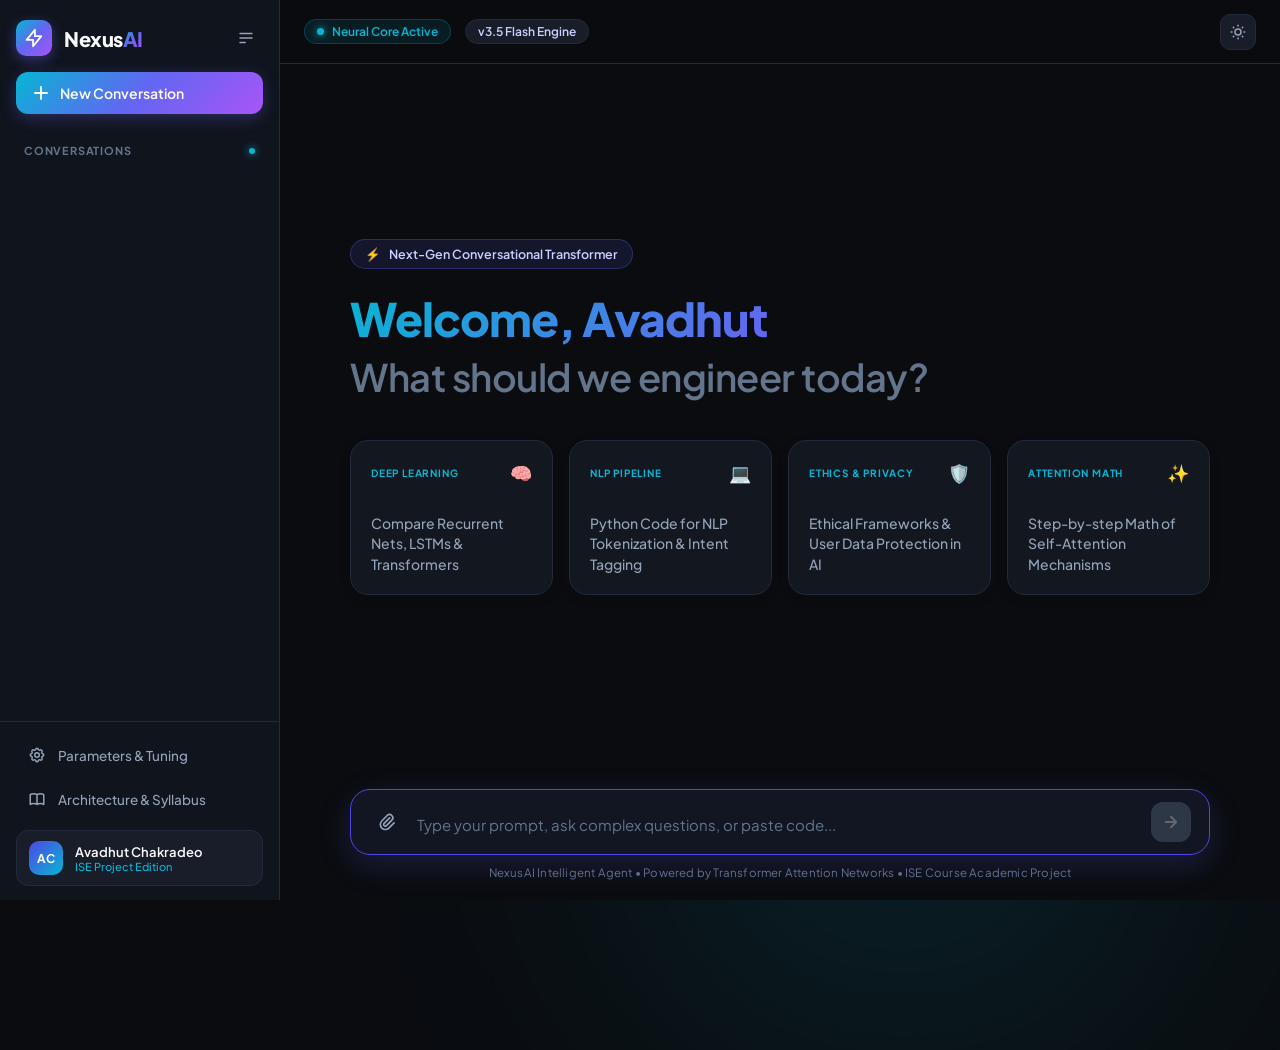
==== templates/index.html @ 73dc9b7a "feat: initial commit for NexusAI - Conversational Intelligence Platform" ====
<!DOCTYPE html>
<html lang="en">
<head>
  <meta charset="UTF-8">
  <meta name="viewport" content="width=device-width, initial-scale=1.0">
  <title>NexusAI - Conversational Intelligence Platform</title>
  <!-- Cyber-Futuristic Favicon -->
  <link rel="icon" type="image/svg+xml" href="data:image/svg+xml,<svg xmlns='http://www.w3.org/2000/svg' viewBox='0 0 24 24'><path fill='%236366f1' d='M12 2L2 7l10 5 10-5-10-5zM2 17l10 5 10-5M2 12l10 5 10-5'/></svg>">
  <link rel="preconnect" href="https://fonts.googleapis.com">
  <link rel="preconnect" href="https://fonts.gstatic.com" crossorigin>
  <link href="https://fonts.googleapis.com/css2?family=Plus+Jakarta+Sans:wght@400;500;600;700;800&family=JetBrains+Mono:wght@400;500;600&display=swap" rel="stylesheet">
  <!-- Marked.js for Markdown -->
  <script src="https://cdn.jsdelivr.net/npm/marked/marked.min.js"></script>
  <!-- Highlight.js for Syntax Highlighting -->
  <link rel="stylesheet" href="https://cdnjs.cloudflare.com/ajax/libs/highlight.js/11.9.0/styles/tokyo-night-dark.min.css">
  <script src="https://cdnjs.cloudflare.com/ajax/libs/highlight.js/11.9.0/highlight.min.js"></script>
  <!-- KaTeX for Math -->
  <link rel="stylesheet" href="https://cdn.jsdelivr.net/npm/katex@0.16.9/dist/katex.min.css">
  <script src="https://cdn.jsdelivr.net/npm/katex@0.16.9/dist/katex.min.js"></script>
  <script src="https://cdn.jsdelivr.net/npm/katex@0.16.9/dist/contrib/auto-render.min.js"></script>
  <!-- Stylesheet -->
  <link rel="stylesheet" href="/static/css/style.css">
</head>
<body class="dark-theme">
  <!-- Glowing Background Ambient Spheres -->
  <div class="ambient-glow glow-1"></div>
  <div class="ambient-glow glow-2"></div>

  <div class="app-layout">
    <!-- Sidebar -->
    <aside class="sidebar" id="sidebar">
      <div class="sidebar-header">
        <div class="nexus-brand-wrapper">
          <div class="nexus-logo-icon">
            <svg viewBox="0 0 24 24" width="22" height="22" fill="none" stroke="currentColor" stroke-width="2">
              <path stroke-linecap="round" stroke-linejoin="round" d="M13 10V3L4 14h7v7l9-11h-7z" />
            </svg>
          </div>
          <span class="nexus-brand-text">Nexus<span class="brand-accent">AI</span></span>
        </div>
        <button class="icon-btn" id="toggle-sidebar-btn" title="Toggle Sidebar">
          <svg viewBox="0 0 24 24" width="18" height="18" fill="none" stroke="currentColor" stroke-width="2">
            <path stroke-linecap="round" stroke-linejoin="round" d="M4 6h16M4 12h16M4 18h7" />
          </svg>
        </button>
      </div>

      <div class="sidebar-action-wrap">
        <button class="new-chat-btn" id="new-chat-btn">
          <svg viewBox="0 0 24 24" width="18" height="18" fill="none" stroke="currentColor" stroke-width="2.5">
            <path stroke-linecap="round" stroke-linejoin="round" d="M12 4v16m8-8H4"/>
          </svg>
          <span class="btn-label">New Conversation</span>
        </button>
      </div>

      <div class="recent-chats-container">
        <div class="section-title">
          <span>Conversations</span>
          <span class="pulse-indicator"></span>
        </div>
        <div class="sessions-list" id="sessions-list">
          <!-- Dynamic Sessions Injected Here -->
        </div>
      </div>

      <div class="sidebar-footer">
        <button class="sidebar-item" id="open-settings-btn">
          <svg viewBox="0 0 24 24" width="18" height="18" fill="none" stroke="currentColor" stroke-width="2">
            <path stroke-linecap="round" stroke-linejoin="round" d="M10.325 4.317c.426-1.756 2.924-1.756 3.35 0a1.724 1.724 0 002.573 1.066c1.543-.94 3.31.826 2.37 2.37a1.724 1.724 0 001.065 2.572c1.756.426 1.756 2.924 0 3.35a1.724 1.724 0 00-1.066 2.573c.94 1.543-.826 3.31-2.37 2.37a1.724 1.724 0 00-2.572 1.065c-.426 1.756-2.924 1.756-3.35 0a1.724 1.724 0 00-2.573-1.066c-1.543.94-3.31-.826-2.37-2.37a1.724 1.724 0 00-1.065-2.572c-1.756-.426-1.756-2.924 0-3.35a1.724 1.724 0 001.066-2.573c-.94-1.543.826-3.31 2.37-2.37.996.608 2.296.07 2.572-1.065z" />
            <path stroke-linecap="round" stroke-linejoin="round" d="M15 12a3 3 0 11-6 0 3 3 0 016 0z" />
          </svg>
          <span class="label">Parameters & Tuning</span>
        </button>
        <button class="sidebar-item" id="open-info-btn">
          <svg viewBox="0 0 24 24" width="18" height="18" fill="none" stroke="currentColor" stroke-width="2">
            <path stroke-linecap="round" stroke-linejoin="round" d="M12 6.253v13m0-13C10.832 5.477 9.246 5 7.5 5S4.168 5.477 3 6.253v13C4.168 18.477 5.754 18 7.5 18s3.332.477 4.5 1.253m0-13C13.168 5.477 14.754 5 16.5 5c1.747 0 3.332.477 4.5 1.253v13C19.832 18.477 18.247 18 16.5 18c-1.746 0-3.332.477-4.5 1.253" />
          </svg>
          <span class="label">Architecture & Syllabus</span>
        </button>
        <div class="user-profile-badge">
          <div class="user-avatar">AC</div>
          <div class="user-details">
            <span class="user-name">Avadhut Chakradeo</span>
            <span class="user-plan">ISE Project Edition</span>
          </div>
        </div>
      </div>
    </aside>

    <!-- Main Workspace -->
    <main class="main-content">
      <!-- Top Navbar -->
      <header class="top-nav">
        <div class="nav-left">
          <button class="mobile-toggle-btn" id="mobile-toggle-btn">
            <svg viewBox="0 0 24 24" width="22" height="22" fill="none" stroke="currentColor" stroke-width="2">
              <path stroke-linecap="round" stroke-linejoin="round" d="M4 6h16M4 12h16M4 18h16"/>
            </svg>
          </button>
          <div class="app-chip">
            <span class="status-dot"></span>
            <span class="status-name">Neural Core Active</span>
          </div>
          <span class="model-badge" id="current-model-tag">v3.5 Flash Engine</span>
        </div>
        <div class="nav-actions">
          <button class="theme-toggle-btn" id="theme-toggle-btn" title="Toggle theme">
            <svg class="sun-icon" viewBox="0 0 24 24" width="18" height="18" fill="none" stroke="currentColor" stroke-width="2">
              <path stroke-linecap="round" stroke-linejoin="round" d="M12 3v1m0 16v1m9-9h-1M4 12H3m15.364 6.364l-.707-.707M6.343 6.343l-.707-.707m12.728 0l-.707.707M6.343 17.657l-.707.707M16 12a4 4 0 11-8 0 4 4 0 018 0z" />
            </svg>
          </button>
        </div>
      </header>

      <!-- Chat Feed -->
      <div class="chat-container" id="chat-container">
        <!-- Hero / Greeting Screen (Shown when empty chat) -->
        <div class="hero-screen" id="hero-screen">
          <div class="hero-badge">
            <span class="badge-icon">⚡</span>
            <span>Next-Gen Conversational Transformer</span>
          </div>
          <div class="hero-gradient-text">
            <h1>Welcome, Avadhut</h1>
            <h2>What should we engineer today?</h2>
          </div>
          <div class="starter-cards-grid">
            <div class="starter-card" data-prompt="Explain the difference between RNNs, LSTMs, and Transformers in Chatbot architectures with diagrammatic workflows.">
              <div class="card-header">
                <span class="card-tag">DEEP LEARNING</span>
                <span class="card-icon">🧠</span>
              </div>
              <div class="card-text">Compare Recurrent Nets, LSTMs & Transformers</div>
            </div>
            <div class="starter-card" data-prompt="Provide complete Python code implementing Text Preprocessing, TF-IDF feature extraction, and Naive Bayes Intent Classification.">
              <div class="card-header">
                <span class="card-tag">NLP PIPELINE</span>
                <span class="card-icon">💻</span>
              </div>
              <div class="card-text">Python Code for NLP Tokenization & Intent Tagging</div>
            </div>
            <div class="starter-card" data-prompt="Discuss the key Ethical Considerations, Algorithmic Bias mitigation, and Privacy safeguards in Chatbot deployment.">
              <div class="card-header">
                <span class="card-tag">ETHICS & PRIVACY</span>
                <span class="card-icon">🛡️</span>
              </div>
              <div class="card-text">Ethical Frameworks & User Data Protection in AI</div>
            </div>
            <div class="starter-card" data-prompt="Break down Multi-Head Self-Attention with Scaled Dot-Product mathematical intuition: Attention(Q, K, V).">
              <div class="card-header">
                <span class="card-tag">ATTENTION MATH</span>
                <span class="card-icon">✨</span>
              </div>
              <div class="card-text">Step-by-step Math of Self-Attention Mechanisms</div>
            </div>
          </div>
        </div>

        <!-- Message List -->
        <div class="messages-list" id="messages-list">
          <!-- Dynamic Messages Injected Here -->
        </div>
      </div>

      <!-- Bottom Chat Input Bar -->
      <div class="input-area-wrapper">
        <div class="attachment-preview" id="attachment-preview" style="display: none;">
          <div class="preview-thumbnail">
            <img id="preview-img" src="" alt="attachment preview" style="display:none;" />
            <div id="preview-file-icon" class="file-icon" style="display:none;">📄</div>
            <span id="preview-file-name" class="file-name"></span>
          </div>
          <button class="remove-attachment-btn" id="remove-attachment-btn">&times;</button>
        </div>

        <form class="chat-input-box" id="chat-form">
          <input type="file" id="file-input" style="display: none;" accept="image/*,.pdf,.txt,.py,.json">
          <button type="button" class="action-btn" id="attach-btn" title="Attach image or file for multimodal reasoning">
            <svg viewBox="0 0 24 24" width="20" height="20" fill="none" stroke="currentColor" stroke-width="2">
              <path stroke-linecap="round" stroke-linejoin="round" d="M15.172 7l-6.586 6.586a2 2 0 102.828 2.828l6.414-6.586a4 4 0 00-5.656-5.656l-6.415 6.585a6 6 0 108.486 8.486L20.5 13" />
            </svg>
          </button>

          <textarea 
            id="chat-textarea" 
            placeholder="Type your prompt, ask complex questions, or paste code..." 
            rows="1" 
            autofocus
          ></textarea>

          <button type="submit" class="send-btn" id="send-btn" disabled title="Send message">
            <svg viewBox="0 0 24 24" width="18" height="18" fill="none" stroke="currentColor" stroke-width="2.5">
              <path stroke-linecap="round" stroke-linejoin="round" d="M5 12h14M12 5l7 7-7 7"/>
            </svg>
          </button>
        </form>
        <div class="disclaimer-text">
          NexusAI Intelligent Agent &bull; Powered by Transformer Attention Networks &bull; ISE Course Academic Project
        </div>
      </div>
    </main>
  </div>

  <!-- Settings Modal -->
  <div class="modal-overlay" id="settings-modal" style="display: none;">
    <div class="modal-content">
      <div class="modal-header">
        <div class="modal-title-wrap">
          <span class="modal-icon">⚙️</span>
          <h3>Neural Parameters & System Persona</h3>
        </div>
        <button class="modal-close-btn" id="close-settings-btn">&times;</button>
      </div>
      <div class="modal-body">
        <div class="form-group">
          <label>Inference Engine Architecture</label>
          <select id="model-select">
            <option value="gemini-3.5-flash" selected>Nexus Flash (Fast, Multimodal, Real-Time SSE)</option>
            <option value="gemini-3.8-flash">Nexus Ultra 3.8 (Extended Context Window)</option>
          </select>
        </div>
        <div class="form-group">
          <label>System Persona Conditioning (Affects Conversation Flow & Tone)</label>
          <textarea id="system-prompt-input" rows="3" placeholder="e.g. You are NexusAI, an academic expert in Natural Language Processing and Deep Learning. Answer questions with rigorous technical depth and pedagogical clarity."></textarea>
        </div>
        <div class="form-group">
          <div class="slider-header">
            <label>Temperature (Deterministic vs Creative)</label>
            <span class="slider-badge" id="temp-val">0.7</span>
          </div>
          <input type="range" id="temperature-slider" min="0.0" max="2.0" step="0.05" value="0.7">
        </div>
        <div class="form-group">
          <div class="slider-header">
            <label>Top-P (Nucleus Sampling Probability Cutoff)</label>
            <span class="slider-badge" id="topp-val">0.95</span>
          </div>
          <input type="range" id="topp-slider" min="0.1" max="1.0" step="0.05" value="0.95">
        </div>
      </div>
      <div class="modal-footer">
        <button class="btn btn-primary" id="save-settings-btn">Save Parameters</button>
      </div>
    </div>
  </div>

  <!-- ISE Project Info Modal -->
  <div class="modal-overlay" id="info-modal" style="display: none;">
    <div class="modal-content project-info-modal">
      <div class="modal-header">
        <div class="modal-title-wrap">
          <span class="modal-icon">🎓</span>
          <h3>NexusAI &bull; ISE Chatbot Academic Mapping</h3>
        </div>
        <button class="modal-close-btn" id="close-info-btn">&times;</button>
      </div>
      <div class="modal-body info-body">
        <p class="info-intro">This system was designed and built by <strong>Avadhut Chakradeo</strong> to demonstrate practical implementations of the Information Science & Engineering curriculum topics:</p>
        <div class="topic-pill-list">
          <span class="topic-pill">Conversational AI & Client-Server Pipeline</span>
          <span class="topic-pill">Multi-Turn Context & Session Memory (SQLite)</span>
          <span class="topic-pill">Natural Language Processing (Tokenization & Embeddings)</span>
          <span class="topic-pill">Sequence Modeling: RNNs &rarr; LSTMs &rarr; Transformers</span>
          <span class="topic-pill">Multi-Head Self-Attention In-Context Reasoning</span>
          <span class="topic-pill">Real-Time Asynchronous Token Streaming (SSE)</span>
          <span class="topic-pill">Multimodal Vision & Code Analysis</span>
          <span class="topic-pill">Ethical Safeguards & Data Privacy Isolation</span>
        </div>
        <div class="info-details">
          <strong>Backend:</strong> FastAPI Asynchronous ASGI Server with Server-Sent Events (SSE)<br>
          <strong>Persistence:</strong> Local SQLite Relational Store with Session Cascade Deletion<br>
          <strong>Presentation:</strong> Responsive Modern Cyber-Theme with KaTeX Math & Highlight.js
        </div>
      </div>
    </div>
  </div>

  <script src="/static/js/app.js"></script>
</body>
</html>
---- static/css/style.css ----
:root {
  --bg-primary: #0a0c10;
  --bg-sidebar: #10141d;
  --bg-surface: #181d29;
  --bg-input: #121622;
  --bg-card: rgba(24, 29, 41, 0.7);
  --bg-card-hover: rgba(33, 41, 58, 0.9);
  --border-color: #232a3b;
  --border-focus: #4f46e5;
  --text-primary: #f8fafc;
  --text-secondary: #94a3b8;
  --text-muted: #64748b;
  --accent-cyan: #06b6d4;
  --accent-indigo: #6366f1;
  --accent-violet: #a855f7;
  --accent-gradient: linear-gradient(135deg, #06b6d4 0%, #6366f1 50%, #a855f7 100%);
  --neon-glow: 0 0 20px rgba(99, 102, 241, 0.35);
  --font-family: 'Plus Jakarta Sans', -apple-system, BlinkMacSystemFont, sans-serif;
  --code-font: 'JetBrains Mono', monospace;
  --sidebar-width: 280px;
}

body.light-theme {
  --bg-primary: #f8fafc;
  --bg-sidebar: #ffffff;
  --bg-surface: #f1f5f9;
  --bg-input: #ffffff;
  --bg-card: rgba(255, 255, 255, 0.85);
  --bg-card-hover: #ffffff;
  --border-color: #e2e8f0;
  --border-focus: #6366f1;
  --text-primary: #0f172a;
  --text-secondary: #475569;
  --text-muted: #94a3b8;
  --neon-glow: 0 4px 20px rgba(99, 102, 241, 0.15);
}

* {
  box-sizing: border-box;
  margin: 0;
  padding: 0;
}

body {
  font-family: var(--font-family);
  background-color: var(--bg-primary);
  color: var(--text-primary);
  min-height: 100vh;
  overflow: hidden;
  position: relative;
}

/* Ambient Backdrops */
.ambient-glow {
  position: absolute;
  width: 500px;
  height: 500px;
  border-radius: 50%;
  filter: blur(140px);
  pointer-events: none;
  z-index: 0;
  opacity: 0.15;
}

.glow-1 {
  top: -100px;
  left: 20%;
  background: var(--accent-indigo);
}

.glow-2 {
  bottom: -150px;
  right: 10%;
  background: var(--accent-cyan);
}

/* App Layout */
.app-layout {
  display: flex;
  height: 100vh;
  width: 100vw;
  position: relative;
  z-index: 1;
}

/* Sidebar */
.sidebar {
  width: var(--sidebar-width);
  background-color: var(--bg-sidebar);
  display: flex;
  flex-direction: column;
  transition: width 0.28s cubic-bezier(0.4, 0, 0.2, 1), transform 0.28s ease;
  z-index: 100;
  border-right: 1px solid var(--border-color);
  backdrop-filter: blur(10px);
}

.sidebar.collapsed {
  width: 76px;
}

.sidebar.collapsed .nexus-brand-text,
.sidebar.collapsed .btn-label,
.sidebar.collapsed .recent-chats-container,
.sidebar.collapsed .sidebar-item .label,
.sidebar.collapsed .user-details {
  display: none !important;
}

.sidebar.collapsed .new-chat-btn {
  width: 48px;
  padding: 12px;
  border-radius: 14px;
  justify-content: center;
}

.sidebar-header {
  padding: 20px 16px 16px 16px;
  display: flex;
  align-items: center;
  justify-content: space-between;
}

.nexus-brand-wrapper {
  display: flex;
  align-items: center;
  gap: 12px;
}

.nexus-logo-icon {
  width: 36px;
  height: 36px;
  background: var(--accent-gradient);
  border-radius: 10px;
  display: flex;
  align-items: center;
  justify-content: center;
  color: #fff;
  box-shadow: 0 4px 14px rgba(99, 102, 241, 0.4);
}

.nexus-brand-text {
  font-size: 20px;
  font-weight: 800;
  letter-spacing: -0.5px;
  color: var(--text-primary);
}

.brand-accent {
  background: var(--accent-gradient);
  -webkit-background-clip: text;
  -webkit-text-fill-color: transparent;
}

.icon-btn {
  background: transparent;
  border: none;
  color: var(--text-secondary);
  cursor: pointer;
  border-radius: 10px;
  width: 34px;
  height: 34px;
  display: flex;
  align-items: center;
  justify-content: center;
  transition: all 0.2s;
}

.icon-btn:hover {
  background: var(--bg-surface);
  color: var(--text-primary);
}

.sidebar-action-wrap {
  padding: 0 16px 12px 16px;
}

.new-chat-btn {
  background: var(--accent-gradient);
  color: #ffffff;
  border: none;
  border-radius: 12px;
  padding: 12px 16px;
  font-family: var(--font-family);
  font-size: 14px;
  font-weight: 600;
  display: flex;
  align-items: center;
  gap: 10px;
  cursor: pointer;
  width: 100%;
  box-shadow: 0 4px 16px rgba(99, 102, 241, 0.3);
  transition: all 0.2s cubic-bezier(0.4, 0, 0.2, 1);
}

.new-chat-btn:hover {
  transform: translateY(-1px);
  box-shadow: 0 6px 20px rgba(99, 102, 241, 0.45);
}

.recent-chats-container {
  flex: 1;
  overflow-y: auto;
  padding: 10px 14px;
}

.section-title {
  font-size: 11px;
  font-weight: 700;
  color: var(--text-muted);
  text-transform: uppercase;
  letter-spacing: 0.8px;
  padding: 8px 10px;
  display: flex;
  align-items: center;
  justify-content: space-between;
}

.pulse-indicator {
  width: 6px;
  height: 6px;
  border-radius: 50%;
  background: var(--accent-cyan);
  box-shadow: 0 0 8px var(--accent-cyan);
}

.sessions-list {
  display: flex;
  flex-direction: column;
  gap: 4px;
  margin-top: 4px;
}

.session-item {
  display: flex;
  align-items: center;
  justify-content: space-between;
  padding: 9px 12px;
  border-radius: 10px;
  cursor: pointer;
  color: var(--text-secondary);
  font-size: 13.5px;
  font-weight: 500;
  transition: all 0.18s;
  border: 1px solid transparent;
}

.session-item:hover {
  background: var(--bg-surface);
  color: var(--text-primary);
  border-color: var(--border-color);
}

.session-item.active {
  background: rgba(99, 102, 241, 0.12);
  color: #c7d2fe;
  border-color: rgba(99, 102, 241, 0.3);
  font-weight: 600;
}

.session-title {
  white-space: nowrap;
  overflow: hidden;
  text-overflow: ellipsis;
  flex: 1;
}

.session-del-btn {
  background: transparent;
  border: none;
  color: var(--text-muted);
  cursor: pointer;
  display: none;
  padding: 2px 6px;
  border-radius: 4px;
  font-size: 16px;
}

.session-item:hover .session-del-btn {
  display: block;
}

.session-del-btn:hover {
  color: #f43f5e;
}

.sidebar-footer {
  padding: 14px 16px;
  border-top: 1px solid var(--border-color);
  display: flex;
  flex-direction: column;
  gap: 6px;
  background: rgba(16, 20, 29, 0.6);
}

.sidebar-item {
  background: transparent;
  border: none;
  color: var(--text-secondary);
  font-family: var(--font-family);
  font-size: 13.5px;
  font-weight: 500;
  padding: 10px 12px;
  border-radius: 10px;
  display: flex;
  align-items: center;
  gap: 12px;
  cursor: pointer;
  width: 100%;
  text-align: left;
  transition: all 0.2s;
}

.sidebar-item:hover {
  background: var(--bg-surface);
  color: var(--text-primary);
}

.user-profile-badge {
  display: flex;
  align-items: center;
  gap: 12px;
  padding: 10px 12px;
  border-radius: 12px;
  margin-top: 6px;
  background: var(--bg-surface);
  border: 1px solid var(--border-color);
}

.user-avatar {
  width: 34px;
  height: 34px;
  border-radius: 10px;
  background: linear-gradient(135deg, #4f46e5, #06b6d4);
  display: flex;
  align-items: center;
  justify-content: center;
  font-weight: 700;
  color: #ffffff;
  font-size: 12px;
  letter-spacing: 0.5px;
}

.user-details {
  display: flex;
  flex-direction: column;
}

.user-name {
  font-size: 13px;
  font-weight: 600;
  color: var(--text-primary);
}

.user-plan {
  font-size: 11px;
  color: var(--accent-cyan);
  font-weight: 500;
}

/* Main Content Area */
.main-content {
  flex: 1;
  display: flex;
  flex-direction: column;
  height: 100vh;
  position: relative;
  background-color: var(--bg-primary);
}

/* Top Nav */
.top-nav {
  height: 64px;
  padding: 0 24px;
  display: flex;
  align-items: center;
  justify-content: space-between;
  border-bottom: 1px solid var(--border-color);
  backdrop-filter: blur(12px);
  background: rgba(10, 12, 16, 0.7);
  z-index: 10;
}

.nav-left {
  display: flex;
  align-items: center;
  gap: 14px;
}

.mobile-toggle-btn {
  display: none;
  background: transparent;
  border: none;
  color: var(--text-primary);
  cursor: pointer;
}

.app-chip {
  display: flex;
  align-items: center;
  gap: 8px;
  background: rgba(6, 182, 212, 0.1);
  border: 1px solid rgba(6, 182, 212, 0.25);
  padding: 4px 12px;
  border-radius: 20px;
}

.status-dot {
  width: 7px;
  height: 7px;
  border-radius: 50%;
  background: var(--accent-cyan);
  box-shadow: 0 0 8px var(--accent-cyan);
}

.status-name {
  font-size: 12px;
  font-weight: 600;
  color: var(--accent-cyan);
}

.model-badge {
  font-size: 12px;
  background: var(--bg-surface);
  color: #c7d2fe;
  border: 1px solid var(--border-color);
  padding: 4px 12px;
  border-radius: 20px;
  font-weight: 600;
}

.theme-toggle-btn {
  background: var(--bg-surface);
  border: 1px solid var(--border-color);
  color: var(--text-secondary);
  cursor: pointer;
  padding: 8px;
  border-radius: 10px;
  display: flex;
  align-items: center;
  justify-content: center;
  transition: all 0.2s;
}

.theme-toggle-btn:hover {
  color: var(--text-primary);
  border-color: var(--border-focus);
}

/* Chat Container */
.chat-container {
  flex: 1;
  overflow-y: auto;
  padding: 30px 24px 120px 24px;
  display: flex;
  flex-direction: column;
}

/* Hero Screen */
.hero-screen {
  max-width: 860px;
  width: 100%;
  margin: auto;
  display: flex;
  flex-direction: column;
  justify-content: center;
  padding-bottom: 40px;
}

.hero-badge {
  display: inline-flex;
  align-items: center;
  gap: 8px;
  background: rgba(99, 102, 241, 0.12);
  border: 1px solid rgba(99, 102, 241, 0.3);
  padding: 6px 14px;
  border-radius: 20px;
  font-size: 12.5px;
  font-weight: 600;
  color: #c7d2fe;
  width: fit-content;
  margin-bottom: 20px;
}

.hero-gradient-text h1 {
  font-size: 46px;
  font-weight: 800;
  background: var(--accent-gradient);
  -webkit-background-clip: text;
  -webkit-text-fill-color: transparent;
  margin-bottom: 6px;
  letter-spacing: -1px;
}

.hero-gradient-text h2 {
  font-size: 38px;
  font-weight: 600;
  color: var(--text-muted);
  margin-bottom: 40px;
  letter-spacing: -0.5px;
}

.starter-cards-grid {
  display: grid;
  grid-template-columns: repeat(auto-fit, minmax(190px, 1fr));
  gap: 16px;
}

.starter-card {
  background: var(--bg-card);
  backdrop-filter: blur(12px);
  border: 1px solid var(--border-color);
  padding: 20px;
  border-radius: 18px;
  cursor: pointer;
  display: flex;
  flex-direction: column;
  justify-content: space-between;
  min-height: 155px;
  transition: all 0.25s cubic-bezier(0.4, 0, 0.2, 1);
  box-shadow: 0 4px 12px rgba(0, 0, 0, 0.1);
}

.starter-card:hover {
  background: var(--bg-card-hover);
  transform: translateY(-4px);
  border-color: rgba(99, 102, 241, 0.5);
  box-shadow: 0 10px 24px rgba(99, 102, 241, 0.15);
}

.card-header {
  display: flex;
  align-items: center;
  justify-content: space-between;
  margin-bottom: 12px;
}

.card-tag {
  font-size: 10px;
  font-weight: 700;
  letter-spacing: 0.8px;
  color: var(--accent-cyan);
}

.card-icon {
  font-size: 18px;
}

.card-text {
  font-size: 14px;
  line-height: 1.45;
  color: var(--text-secondary);
  font-weight: 500;
}

/* Messages List */
.messages-list {
  max-width: 860px;
  width: 100%;
  margin: 0 auto;
  display: flex;
  flex-direction: column;
  gap: 28px;
}

.message-item {
  display: flex;
  gap: 16px;
  width: 100%;
}

.message-item.user {
  flex-direction: row-reverse;
}

.msg-avatar {
  width: 36px;
  height: 36px;
  border-radius: 12px;
  flex-shrink: 0;
  display: flex;
  align-items: center;
  justify-content: center;
  font-size: 13px;
  font-weight: 700;
}

.message-item.user .msg-avatar {
  background: var(--accent-gradient);
  color: #fff;
  box-shadow: 0 4px 12px rgba(99, 102, 241, 0.3);
}

.message-item.model .msg-avatar {
  background: var(--bg-surface);
  border: 1px solid var(--border-color);
  color: var(--accent-cyan);
}

.msg-body {
  max-width: 85%;
  font-size: 15px;
  line-height: 1.65;
}

.message-item.user .msg-body {
  background: linear-gradient(135deg, rgba(99, 102, 241, 0.15) 0%, rgba(6, 182, 212, 0.1) 100%);
  border: 1px solid rgba(99, 102, 241, 0.3);
  padding: 14px 20px;
  border-radius: 20px 20px 4px 20px;
  color: var(--text-primary);
}

.message-item.model .msg-body {
  color: var(--text-primary);
  width: 100%;
}

.msg-attachment-img {
  max-width: 340px;
  max-height: 250px;
  border-radius: 14px;
  margin-bottom: 10px;
  border: 1px solid var(--border-color);
  display: block;
}

/* Markdown Styling */
.msg-body p {
  margin-bottom: 12px;
}

.msg-body p:last-child {
  margin-bottom: 0;
}

.msg-body ul, .msg-body ol {
  margin: 8px 0 14px 22px;
}

.msg-body li {
  margin-bottom: 5px;
}

.msg-body h1, .msg-body h2, .msg-body h3 {
  margin: 18px 0 10px 0;
  font-weight: 700;
  letter-spacing: -0.3px;
}

.msg-body code:not(pre code) {
  background: var(--bg-surface);
  padding: 3px 8px;
  border-radius: 6px;
  font-family: var(--code-font);
  font-size: 13px;
  color: #a5b4fc;
  border: 1px solid var(--border-color);
}

pre {
  background: #0f131a;
  border-radius: 12px;
  padding: 14px 18px;
  overflow-x: auto;
  margin: 14px 0;
  position: relative;
  border: 1px solid var(--border-color);
  box-shadow: 0 4px 16px rgba(0, 0, 0, 0.3);
}

pre code {
  font-family: var(--code-font);
  font-size: 13.5px;
}

.code-copy-btn {
  position: absolute;
  top: 10px;
  right: 10px;
  background: rgba(255, 255, 255, 0.08);
  color: #cbd5e1;
  border: 1px solid rgba(255, 255, 255, 0.1);
  border-radius: 8px;
  padding: 5px 10px;
  font-size: 11px;
  font-weight: 600;
  cursor: pointer;
  transition: all 0.2s;
}

.code-copy-btn:hover {
  background: rgba(99, 102, 241, 0.3);
  color: #fff;
  border-color: rgba(99, 102, 241, 0.5);
}

/* Streaming Blinking Cursor */
.streaming-cursor::after {
  content: '▋';
  display: inline-block;
  margin-left: 2px;
  animation: pulse-cursor 0.8s infinite;
  color: var(--accent-cyan);
}

@keyframes pulse-cursor {
  0%, 100% { opacity: 1; }
  50% { opacity: 0; }
}

/* Floating Input Box */
.input-area-wrapper {
  position: absolute;
  bottom: 0;
  left: 0;
  right: 0;
  padding: 0 24px 20px 24px;
  background: linear-gradient(180deg, transparent 0%, var(--bg-primary) 35%);
  display: flex;
  flex-direction: column;
  align-items: center;
  z-index: 10;
}

.attachment-preview {
  max-width: 860px;
  width: 100%;
  background: var(--bg-surface);
  border-radius: 14px 14px 0 0;
  padding: 10px 16px;
  display: flex;
  align-items: center;
  justify-content: space-between;
  border: 1px solid var(--border-color);
  border-bottom: none;
}

.preview-thumbnail {
  display: flex;
  align-items: center;
  gap: 10px;
}

.preview-thumbnail img {
  width: 40px;
  height: 40px;
  border-radius: 8px;
  object-fit: cover;
  border: 1px solid var(--border-color);
}

.remove-attachment-btn {
  background: transparent;
  border: none;
  font-size: 20px;
  color: var(--text-muted);
  cursor: pointer;
}

.chat-input-box {
  max-width: 860px;
  width: 100%;
  background-color: var(--bg-input);
  backdrop-filter: blur(14px);
  border-radius: 20px;
  padding: 12px 18px;
  display: flex;
  align-items: flex-end;
  gap: 12px;
  box-shadow: 0 10px 30px rgba(0, 0, 0, 0.4);
  border: 1px solid var(--border-color);
  transition: all 0.2s;
}

.chat-input-box:focus-within {
  border-color: var(--border-focus);
  box-shadow: 0 10px 32px rgba(99, 102, 241, 0.2);
}

.action-btn {
  background: transparent;
  border: none;
  color: var(--text-secondary);
  cursor: pointer;
  padding: 8px;
  border-radius: 10px;
  display: flex;
  align-items: center;
  justify-content: center;
  margin-bottom: 2px;
  transition: all 0.2s;
}

.action-btn:hover {
  background: var(--bg-surface);
  color: var(--accent-cyan);
}

#chat-textarea {
  flex: 1;
  background: transparent;
  border: none;
  outline: none;
  color: var(--text-primary);
  font-family: var(--font-family);
  font-size: 15px;
  resize: none;
  line-height: 1.5;
  max-height: 180px;
  padding: 6px 0;
}

#chat-textarea::placeholder {
  color: var(--text-muted);
}

.send-btn {
  background: var(--text-muted);
  border: none;
  color: #fff;
  cursor: pointer;
  width: 40px;
  height: 40px;
  border-radius: 12px;
  display: flex;
  align-items: center;
  justify-content: center;
  transition: all 0.2s;
}

.send-btn:not(:disabled) {
  background: var(--accent-gradient);
  box-shadow: 0 4px 14px rgba(99, 102, 241, 0.4);
}

.send-btn:not(:disabled):hover {
  transform: translateY(-2px);
  box-shadow: 0 6px 18px rgba(99, 102, 241, 0.55);
}

.send-btn:disabled {
  opacity: 0.35;
  cursor: not-allowed;
}

.disclaimer-text {
  font-size: 11.5px;
  color: var(--text-muted);
  margin-top: 10px;
  text-align: center;
  letter-spacing: 0.2px;
}

/* Modals */
.modal-overlay {
  position: fixed;
  inset: 0;
  background: rgba(0, 0, 0, 0.7);
  backdrop-filter: blur(8px);
  display: flex;
  align-items: center;
  justify-content: center;
  z-index: 1000;
}

.modal-content {
  background: var(--bg-surface);
  border: 1px solid var(--border-color);
  border-radius: 24px;
  width: 92%;
  max-width: 560px;
  box-shadow: 0 20px 50px rgba(0,0,0,0.6);
  animation: modal-fade-in 0.2s cubic-bezier(0.4, 0, 0.2, 1);
}

@keyframes modal-fade-in {
  from { opacity: 0; transform: scale(0.96); }
  to { opacity: 1; transform: scale(1); }
}

.modal-header {
  padding: 18px 24px;
  border-bottom: 1px solid var(--border-color);
  display: flex;
  align-items: center;
  justify-content: space-between;
}

.modal-title-wrap {
  display: flex;
  align-items: center;
  gap: 10px;
}

.modal-icon {
  font-size: 18px;
}

.modal-header h3 {
  font-size: 17px;
  font-weight: 700;
}

.modal-close-btn {
  background: transparent;
  border: none;
  font-size: 22px;
  color: var(--text-muted);
  cursor: pointer;
  transition: color 0.2s;
}

.modal-close-btn:hover {
  color: var(--text-primary);
}

.modal-body {
  padding: 24px;
  display: flex;
  flex-direction: column;
  gap: 18px;
}

.form-group {
  display: flex;
  flex-direction: column;
  gap: 8px;
}

.form-group label {
  font-size: 13px;
  color: var(--text-secondary);
  font-weight: 600;
}

.slider-header {
  display: flex;
  justify-content: space-between;
  align-items: center;
}

.slider-badge {
  font-size: 12px;
  background: var(--bg-primary);
  border: 1px solid var(--border-color);
  color: var(--accent-cyan);
  padding: 2px 8px;
  border-radius: 6px;
  font-family: var(--code-font);
}

.form-group select, .form-group textarea {
  background: var(--bg-primary);
  border: 1px solid var(--border-color);
  border-radius: 12px;
  padding: 10px 14px;
  color: var(--text-primary);
  font-family: var(--font-family);
  font-size: 14px;
  outline: none;
  transition: border-color 0.2s;
}

.form-group select:focus, .form-group textarea:focus {
  border-color: var(--border-focus);
}

.form-group input[type="range"] {
  accent-color: var(--accent-indigo);
  cursor: pointer;
}

.modal-footer {
  padding: 16px 24px;
  border-top: 1px solid var(--border-color);
  display: flex;
  justify-content: flex-end;
}

.btn-primary {
  background: var(--accent-gradient);
  color: #fff;
  border: none;
  padding: 10px 20px;
  border-radius: 12px;
  font-weight: 600;
  font-size: 14px;
  cursor: pointer;
  box-shadow: 0 4px 14px rgba(99, 102, 241, 0.35);
  transition: all 0.2s;
}

.btn-primary:hover {
  transform: translateY(-1px);
  box-shadow: 0 6px 18px rgba(99, 102, 241, 0.5);
}

.info-intro {
  font-size: 14px;
  color: var(--text-secondary);
  line-height: 1.5;
}

.topic-pill-list {
  display: flex;
  flex-wrap: wrap;
  gap: 8px;
  margin: 10px 0;
}

.topic-pill {
  background: rgba(99, 102, 241, 0.1);
  color: #a5b4fc;
  padding: 6px 12px;
  border-radius: 20px;
  font-size: 12px;
  font-weight: 600;
  border: 1px solid rgba(99, 102, 241, 0.25);
}

.info-details {
  background: var(--bg-primary);
  border: 1px solid var(--border-color);
  border-radius: 12px;
  padding: 12px 16px;
  font-size: 13px;
  line-height: 1.6;
  color: var(--text-secondary);
}

/* Responsive */
@media (max-width: 768px) {
  .sidebar {
    position: fixed;
    height: 100vh;
    left: -280px;
  }
  .sidebar.mobile-open {
    left: 0;
  }
  .mobile-toggle-btn {
    display: block;
  }
  .hero-gradient-text h1 {
    font-size: 32px;
  }
  .hero-gradient-text h2 {
    font-size: 26px;
  }
}
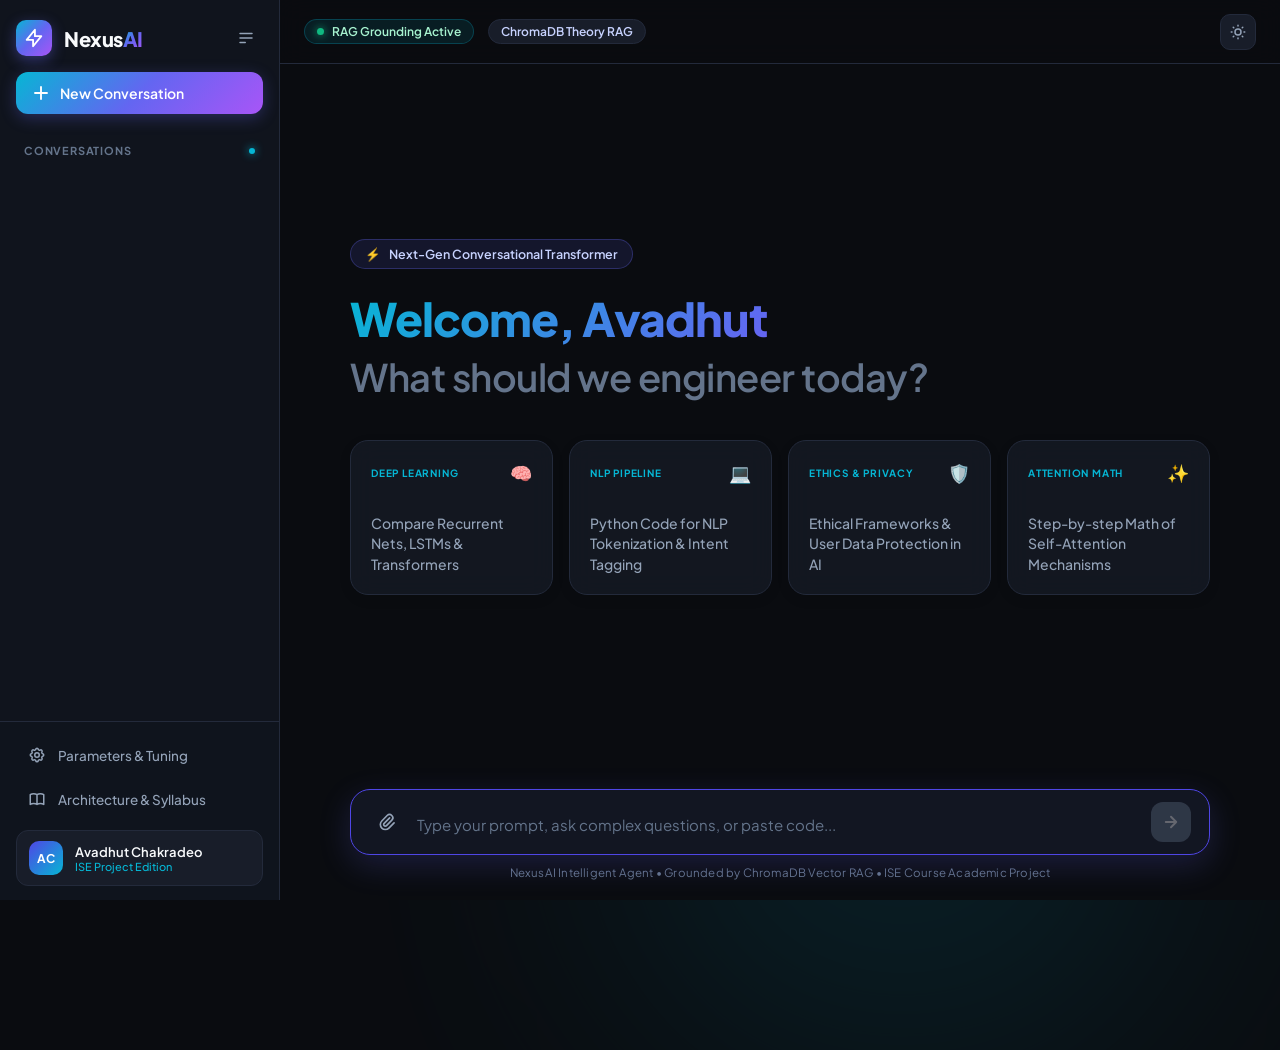
==== commit 562fdc39: "feat: implement ChromaDB and client-side RAG vector database for chatbot theory" ====
--- a/templates/index.html
+++ b/templates/index.html
@@ -98,11 +98,11 @@
               <path stroke-linecap="round" stroke-linejoin="round" d="M4 6h16M4 12h16M4 18h16"/>
             </svg>
           </button>
-          <div class="app-chip">
-            <span class="status-dot"></span>
-            <span class="status-name">Neural Core Active</span>
-          </div>
-          <span class="model-badge" id="current-model-tag">v3.5 Flash Engine</span>
+          <div class="app-chip" title="ChromaDB Vector RAG Grounding Active">
+            <span class="status-dot" style="background: #10b981; box-shadow: 0 0 8px #10b981;"></span>
+            <span class="status-name" style="color: #a7f3d0;">RAG Grounding Active</span>
+          </div>
+          <span class="model-badge" id="current-model-tag">ChromaDB Theory RAG</span>
         </div>
         <div class="nav-actions">
           <button class="theme-toggle-btn" id="theme-toggle-btn" title="Toggle theme">
@@ -196,7 +196,7 @@
           </button>
         </form>
         <div class="disclaimer-text">
-          NexusAI Intelligent Agent &bull; Powered by Transformer Attention Networks &bull; ISE Course Academic Project
+          NexusAI Intelligent Agent &bull; Grounded by ChromaDB Vector RAG &bull; ISE Course Academic Project
         </div>
       </div>
     </main>
@@ -258,6 +258,8 @@
       <div class="modal-body info-body">
         <p class="info-intro">This system was designed and built by <strong>Avadhut Chakradeo</strong> to demonstrate practical implementations of the Information Science & Engineering curriculum topics:</p>
         <div class="topic-pill-list">
+          <span class="topic-pill">Retrieval-Augmented Generation (ChromaDB RAG)</span>
+          <span class="topic-pill">Cosine Vector Semantic Search</span>
           <span class="topic-pill">Conversational AI & Client-Server Pipeline</span>
           <span class="topic-pill">Multi-Turn Context & Session Memory (SQLite)</span>
           <span class="topic-pill">Natural Language Processing (Tokenization & Embeddings)</span>
@@ -268,6 +270,7 @@
           <span class="topic-pill">Ethical Safeguards & Data Privacy Isolation</span>
         </div>
         <div class="info-details">
+          <strong>RAG Vector Engine:</strong> ChromaDB Persistent Vector Store with Cosine Metric<br>
           <strong>Backend:</strong> FastAPI Asynchronous ASGI Server with Server-Sent Events (SSE)<br>
           <strong>Persistence:</strong> Local SQLite Relational Store with Session Cascade Deletion<br>
           <strong>Presentation:</strong> Responsive Modern Cyber-Theme with KaTeX Math & Highlight.js
